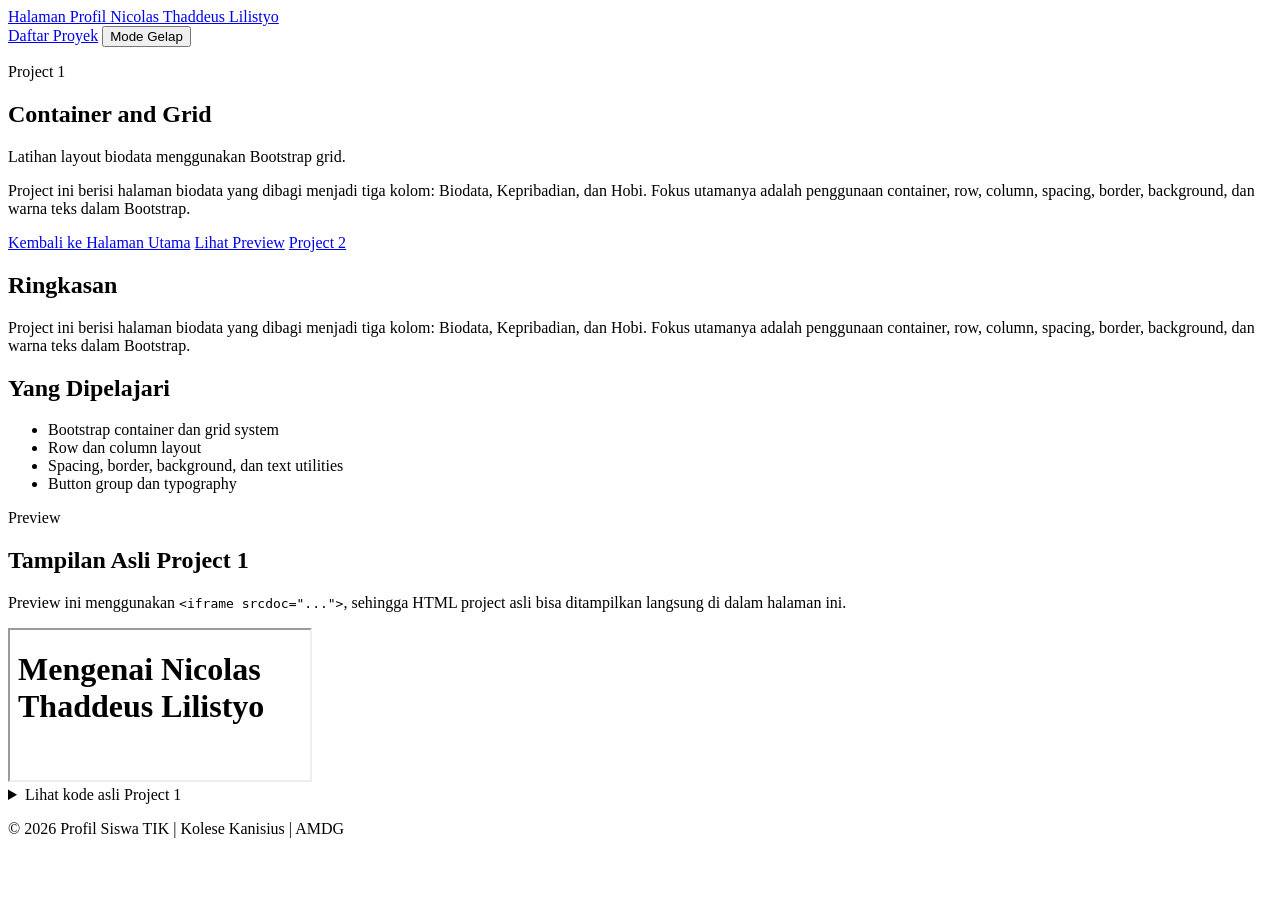
==== project1.html @ 97c906dd "Add files via upload" ====
<!DOCTYPE html>
<html lang="en">
<head>
  <meta charset="UTF-8">
  <meta name="viewport" content="width=device-width, initial-scale=1.0">
  <title>Project 1 | Container and Grid</title>
  <link rel="stylesheet" href="/css/project.css">
</head>
<body>
  <nav class="project-navbar">
    <a class="brand" href="index.html">Halaman Profil Nicolas Thaddeus Lilistyo</a>

    <div class="nav-actions">
      <a href="index.html#proyek" class="nav-link">Daftar Proyek</a>
      <button class="dark-mode" type="button">Mode Gelap</button>
    </div>
  </nav>

  <main>
    <section class="hero">
      <p class="eyebrow">Project 1</p>
      <h1>Container and Grid</h1>
      <p class="subtitle">Latihan layout biodata menggunakan Bootstrap grid.</p>
      <p class="hero-description">Project ini berisi halaman biodata yang dibagi menjadi tiga kolom: Biodata, Kepribadian, dan Hobi. Fokus utamanya adalah penggunaan container, row, column, spacing, border, background, dan warna teks dalam Bootstrap.</p>

      <div class="hero-buttons">
        <a href="index.html" class="btn btn-primary">Kembali ke Halaman Utama</a>
        <a href="#preview" class="btn btn-secondary">Lihat Preview</a>
        
        <a href="project2.html" class="btn btn-secondary">Project 2</a>
      </div>
    </section>

    <section class="info-grid">
      <article class="info-card">
        <h2>Ringkasan</h2>
        <p>Project ini berisi halaman biodata yang dibagi menjadi tiga kolom: Biodata, Kepribadian, dan Hobi. Fokus utamanya adalah penggunaan container, row, column, spacing, border, background, dan warna teks dalam Bootstrap.</p>
      </article>

      <article class="info-card">
        <h2>Yang Dipelajari</h2>
        <ul>
          <li>Bootstrap container dan grid system</li><li>Row dan column layout</li><li>Spacing, border, background, dan text utilities</li><li>Button group dan typography</li>
        </ul>
      </article>
    </section>

    <section id="preview" class="preview-section">
      <div class="section-heading">
        <p class="eyebrow">Preview</p>
        <h2>Tampilan Asli Project 1</h2>
        <p>
          Preview ini menggunakan <code>&lt;iframe srcdoc=&quot;...&quot;&gt;</code>,
          sehingga HTML project asli bisa ditampilkan langsung di dalam halaman ini.
        </p>
      </div>

      <div class="preview-frame">
        <iframe title="Preview Project 1" srcdoc="&lt;!DOCTYPE html&gt;
&lt;html lang=&quot;en&quot;&gt;
&lt;head&gt;
    &lt;meta charset=&quot;UTF-8&quot;&gt;
    &lt;meta name=&quot;viewport&quot; content=&quot;width=device-width, initial-scale=1.0&quot;&gt;
    &lt;title&gt;2.4 - Example Demo&lt;/title&gt;
    &lt;link href=&quot;https://cdn.jsdelivr.net/npm/bootstrap@5.3.8/dist/css/bootstrap.min.css&quot; rel=&quot;stylesheet&quot; integrity=&quot;sha384-sRIl4kxILFvY47J16cr9ZwB07vP4J8+LH7qKQnuqkuIAvNWLzeN8tE5YBujZqJLB&quot; crossorigin=&quot;anonymous&quot;&gt;
    &lt;script src=&quot;https://cdn.jsdelivr.net/npm/bootstrap@5.3.8/dist/js/bootstrap.bundle.min.js&quot; integrity=&quot;sha384-FKyoEForCGlyvwx9Hj09JcYn3nv7wiPVlz7YYwJrWVcXK/BmnVDxM+D2scQbITxI&quot; crossorigin=&quot;anonymous&quot;&gt;&lt;/script&gt;
&lt;/head&gt;
&lt;body&gt;
&lt;div class=&quot;container-fluid p-5&quot;&gt;
    &lt;h1 class=&quot;text-center&quot;&gt;&lt;b&gt;Mengenai Nicolas Thaddeus Lilistyo&lt;/b&gt;&lt;/h1&gt;
    &lt;br&gt;
    &lt;div class=&quot;row&quot;&gt;
        &lt;div class=&quot;col-sm-4 p-3 bg-dark text-warning border border-light border-2&quot;&gt;
            &lt;h3 class=&quot;text-center&quot;&gt;&lt;b&gt;Biodata&lt;/b&gt;&lt;/h3&gt;
            &lt;p&gt;&lt;b&gt;Nama:&lt;/b&gt;&lt;span class=&quot;text-white&quot;&gt; Nicolas Thaddeus Lilistyo&lt;/span&gt;&lt;/p&gt;
            &lt;p&gt;&lt;b&gt;Usia:&lt;/b&gt;&lt;span class=&quot;text-white&quot;&gt; 16&lt;/span&gt;&lt;/p&gt;
            &lt;p&gt;&lt;b&gt;Tempat dan Tanggal Lahir:&lt;/b&gt;&lt;span class=&quot;text-white&quot;&gt; Jakarta, 23 April 2009&lt;/span&gt;&lt;/p&gt;
            &lt;p&gt;&lt;b&gt;Jenis Kelamin:&lt;/b&gt;&lt;span class=&quot;text-white&quot;&gt; Laki-Laki&lt;/span&gt;&lt;/p&gt;
            &lt;p&gt;&lt;b&gt;Agama:&lt;/b&gt;&lt;span class=&quot;text-white&quot;&gt; Kristen Protestan&lt;/span&gt;&lt;/p&gt;
            &lt;p&gt;&lt;b&gt;Alamat:&lt;/b&gt;&lt;span class=&quot;text-white&quot;&gt; Apartemen Taman Rasuna&lt;/span&gt;&lt;/p&gt;
            &lt;p&gt;&lt;b&gt;Nomor HP:&lt;/b&gt;&lt;span class=&quot;text-white&quot;&gt; +62 811-953-863&lt;/span&gt;&lt;/p&gt;
            &lt;p&gt;&lt;b&gt;E-Mail:&lt;/b&gt;&lt;span class=&quot;text-white&quot;&gt; nicolas.lilistyo.website@gmail.com&lt;/span&gt;&lt;/p&gt;
            &lt;p&gt;&lt;b&gt;Sekolah:&lt;/b&gt;&lt;span class=&quot;text-white&quot;&gt; Kolese Kanisius Jakarta&lt;/span&gt;&lt;/p&gt;
        &lt;/div&gt;
        &lt;div class=&quot;col-sm-4 p-3 bg-dark text-white border border-light border-2&quot;&gt;
            &lt;h3 class=&quot;text-center&quot;&gt;&lt;b&gt;Kepribadian&lt;/b&gt;&lt;/h3&gt;
            &lt;p&gt;&lt;b class=&quot;text-success&quot;&gt;Nicolas Thaddeus Lilistyo&lt;/b&gt; merupakan seorang yang &lt;mark&gt;melankolis&lt;/mark&gt; &lt;span class=&quot;text-white-50 text-sm&quot;&gt;(analitis, perfeksionis, sensitif, cenderung introvert)&lt;/span&gt;. Biasanya, ia terlihat sangat tenang, lebih lagi seperti &lt;mark&gt;seorang pendiam&lt;/mark&gt;. Namun, ia dapat &lt;mark&gt;bergairah dalam melakukan apa yang ia sukai&lt;/mark&gt;. Ia juga &lt;mark&gt;sangat semangat dan fokus dalam pembelajaran&lt;/mark&gt; segala hal.&lt;/p&gt;
        &lt;/div&gt;
        &lt;div class=&quot;col-sm-4 p-3 bg-dark text-info border border-light border-2&quot;&gt;
            &lt;h3 class=&quot;text-center&quot;&gt;&lt;b&gt;Hobi&lt;/b&gt;&lt;/h3&gt;
            &lt;dl&gt;
                &lt;dd&gt;- Belajar &lt;span class=&quot;text-white&quot;&gt;Programming &amp; Machine Learning&lt;/span&gt;&lt;/dd&gt;
                &lt;dd&gt;- Belajar &lt;span class=&quot;text-white&quot;&gt;Matematika, Fisika, dan Kimia&lt;/span&gt;&lt;/dd&gt;
                &lt;dd&gt;- Menganalisis &lt;span class=&quot;text-white&quot;&gt;Kepribadian&lt;/span&gt;&lt;/dd&gt;
                &lt;dd&gt;- Menganalisis &lt;span class=&quot;text-white&quot;&gt;Data&lt;/span&gt;&lt;/dd&gt;
                &lt;dd&gt;- Membuat &lt;span class=&quot;text-white&quot;&gt;&lt;i&gt;Spreadsheet&lt;/i&gt; Data&lt;/span&gt;&lt;/dd&gt;
                &lt;dd&gt;- Membuat &lt;i class=&quot;text-white&quot;&gt;Design&lt;/i&gt;&lt;/dd&gt;
                &lt;dd&gt;- Bermain &lt;span class=&quot;text-white&quot;&gt;Gim Daring&lt;/span&gt;&lt;/dd&gt;
            &lt;/dl&gt;
        &lt;/div&gt;
    &lt;/div&gt;
    &lt;br&gt;
    &lt;div class=&quot;d-flex justify-content-center&quot;&gt;
        &lt;div class=&quot;btn-group btn-group-lg&quot;&gt;
            &lt;button type=&quot;button&quot; class=&quot;btn btn-primary&quot;&gt;Post&lt;/button&gt;
            &lt;button type=&quot;button&quot; class=&quot;btn btn-danger&quot;&gt;Like&lt;/button&gt;
            &lt;button type=&quot;button&quot; class=&quot;btn btn-outline-dark&quot;&gt;Back&lt;/button&gt;
        &lt;/div&gt;
    &lt;/div&gt;
&lt;/div&gt;
&lt;/body&gt;
&lt;/html&gt;"></iframe>
      </div>
    </section>

    <section class="code-section">
      <details>
        <summary>Lihat kode asli Project 1</summary>
        <pre><code>&lt;!DOCTYPE html&gt;
&lt;html lang=&quot;en&quot;&gt;
&lt;head&gt;
    &lt;meta charset=&quot;UTF-8&quot;&gt;
    &lt;meta name=&quot;viewport&quot; content=&quot;width=device-width, initial-scale=1.0&quot;&gt;
    &lt;title&gt;2.4 - Example Demo&lt;/title&gt;
    &lt;link href=&quot;https://cdn.jsdelivr.net/npm/bootstrap@5.3.8/dist/css/bootstrap.min.css&quot; rel=&quot;stylesheet&quot; integrity=&quot;sha384-sRIl4kxILFvY47J16cr9ZwB07vP4J8+LH7qKQnuqkuIAvNWLzeN8tE5YBujZqJLB&quot; crossorigin=&quot;anonymous&quot;&gt;
    &lt;script src=&quot;https://cdn.jsdelivr.net/npm/bootstrap@5.3.8/dist/js/bootstrap.bundle.min.js&quot; integrity=&quot;sha384-FKyoEForCGlyvwx9Hj09JcYn3nv7wiPVlz7YYwJrWVcXK/BmnVDxM+D2scQbITxI&quot; crossorigin=&quot;anonymous&quot;&gt;&lt;/script&gt;
&lt;/head&gt;
&lt;body&gt;
&lt;div class=&quot;container-fluid p-5&quot;&gt;
    &lt;h1 class=&quot;text-center&quot;&gt;&lt;b&gt;Mengenai Nicolas Thaddeus Lilistyo&lt;/b&gt;&lt;/h1&gt;
    &lt;br&gt;
    &lt;div class=&quot;row&quot;&gt;
        &lt;div class=&quot;col-sm-4 p-3 bg-dark text-warning border border-light border-2&quot;&gt;
            &lt;h3 class=&quot;text-center&quot;&gt;&lt;b&gt;Biodata&lt;/b&gt;&lt;/h3&gt;
            &lt;p&gt;&lt;b&gt;Nama:&lt;/b&gt;&lt;span class=&quot;text-white&quot;&gt; Nicolas Thaddeus Lilistyo&lt;/span&gt;&lt;/p&gt;
            &lt;p&gt;&lt;b&gt;Usia:&lt;/b&gt;&lt;span class=&quot;text-white&quot;&gt; 16&lt;/span&gt;&lt;/p&gt;
            &lt;p&gt;&lt;b&gt;Tempat dan Tanggal Lahir:&lt;/b&gt;&lt;span class=&quot;text-white&quot;&gt; Jakarta, 23 April 2009&lt;/span&gt;&lt;/p&gt;
            &lt;p&gt;&lt;b&gt;Jenis Kelamin:&lt;/b&gt;&lt;span class=&quot;text-white&quot;&gt; Laki-Laki&lt;/span&gt;&lt;/p&gt;
            &lt;p&gt;&lt;b&gt;Agama:&lt;/b&gt;&lt;span class=&quot;text-white&quot;&gt; Kristen Protestan&lt;/span&gt;&lt;/p&gt;
            &lt;p&gt;&lt;b&gt;Alamat:&lt;/b&gt;&lt;span class=&quot;text-white&quot;&gt; Apartemen Taman Rasuna&lt;/span&gt;&lt;/p&gt;
            &lt;p&gt;&lt;b&gt;Nomor HP:&lt;/b&gt;&lt;span class=&quot;text-white&quot;&gt; +62 811-953-863&lt;/span&gt;&lt;/p&gt;
            &lt;p&gt;&lt;b&gt;E-Mail:&lt;/b&gt;&lt;span class=&quot;text-white&quot;&gt; nicolas.lilistyo.website@gmail.com&lt;/span&gt;&lt;/p&gt;
            &lt;p&gt;&lt;b&gt;Sekolah:&lt;/b&gt;&lt;span class=&quot;text-white&quot;&gt; Kolese Kanisius Jakarta&lt;/span&gt;&lt;/p&gt;
        &lt;/div&gt;
        &lt;div class=&quot;col-sm-4 p-3 bg-dark text-white border border-light border-2&quot;&gt;
            &lt;h3 class=&quot;text-center&quot;&gt;&lt;b&gt;Kepribadian&lt;/b&gt;&lt;/h3&gt;
            &lt;p&gt;&lt;b class=&quot;text-success&quot;&gt;Nicolas Thaddeus Lilistyo&lt;/b&gt; merupakan seorang yang &lt;mark&gt;melankolis&lt;/mark&gt; &lt;span class=&quot;text-white-50 text-sm&quot;&gt;(analitis, perfeksionis, sensitif, cenderung introvert)&lt;/span&gt;. Biasanya, ia terlihat sangat tenang, lebih lagi seperti &lt;mark&gt;seorang pendiam&lt;/mark&gt;. Namun, ia dapat &lt;mark&gt;bergairah dalam melakukan apa yang ia sukai&lt;/mark&gt;. Ia juga &lt;mark&gt;sangat semangat dan fokus dalam pembelajaran&lt;/mark&gt; segala hal.&lt;/p&gt;
        &lt;/div&gt;
        &lt;div class=&quot;col-sm-4 p-3 bg-dark text-info border border-light border-2&quot;&gt;
            &lt;h3 class=&quot;text-center&quot;&gt;&lt;b&gt;Hobi&lt;/b&gt;&lt;/h3&gt;
            &lt;dl&gt;
                &lt;dd&gt;- Belajar &lt;span class=&quot;text-white&quot;&gt;Programming &amp; Machine Learning&lt;/span&gt;&lt;/dd&gt;
                &lt;dd&gt;- Belajar &lt;span class=&quot;text-white&quot;&gt;Matematika, Fisika, dan Kimia&lt;/span&gt;&lt;/dd&gt;
                &lt;dd&gt;- Menganalisis &lt;span class=&quot;text-white&quot;&gt;Kepribadian&lt;/span&gt;&lt;/dd&gt;
                &lt;dd&gt;- Menganalisis &lt;span class=&quot;text-white&quot;&gt;Data&lt;/span&gt;&lt;/dd&gt;
                &lt;dd&gt;- Membuat &lt;span class=&quot;text-white&quot;&gt;&lt;i&gt;Spreadsheet&lt;/i&gt; Data&lt;/span&gt;&lt;/dd&gt;
                &lt;dd&gt;- Membuat &lt;i class=&quot;text-white&quot;&gt;Design&lt;/i&gt;&lt;/dd&gt;
                &lt;dd&gt;- Bermain &lt;span class=&quot;text-white&quot;&gt;Gim Daring&lt;/span&gt;&lt;/dd&gt;
            &lt;/dl&gt;
        &lt;/div&gt;
    &lt;/div&gt;
    &lt;br&gt;
    &lt;div class=&quot;d-flex justify-content-center&quot;&gt;
        &lt;div class=&quot;btn-group btn-group-lg&quot;&gt;
            &lt;button type=&quot;button&quot; class=&quot;btn btn-primary&quot;&gt;Post&lt;/button&gt;
            &lt;button type=&quot;button&quot; class=&quot;btn btn-danger&quot;&gt;Like&lt;/button&gt;
            &lt;button type=&quot;button&quot; class=&quot;btn btn-outline-dark&quot;&gt;Back&lt;/button&gt;
        &lt;/div&gt;
    &lt;/div&gt;
&lt;/div&gt;
&lt;/body&gt;
&lt;/html&gt;</code></pre>
      </details>
    </section>
  </main>

  <footer>
    <p>© 2026 Profil Siswa TIK | Kolese Kanisius | AMDG</p>
  </footer>

  <script src="/js/script.js"></script>
</body>
</html>
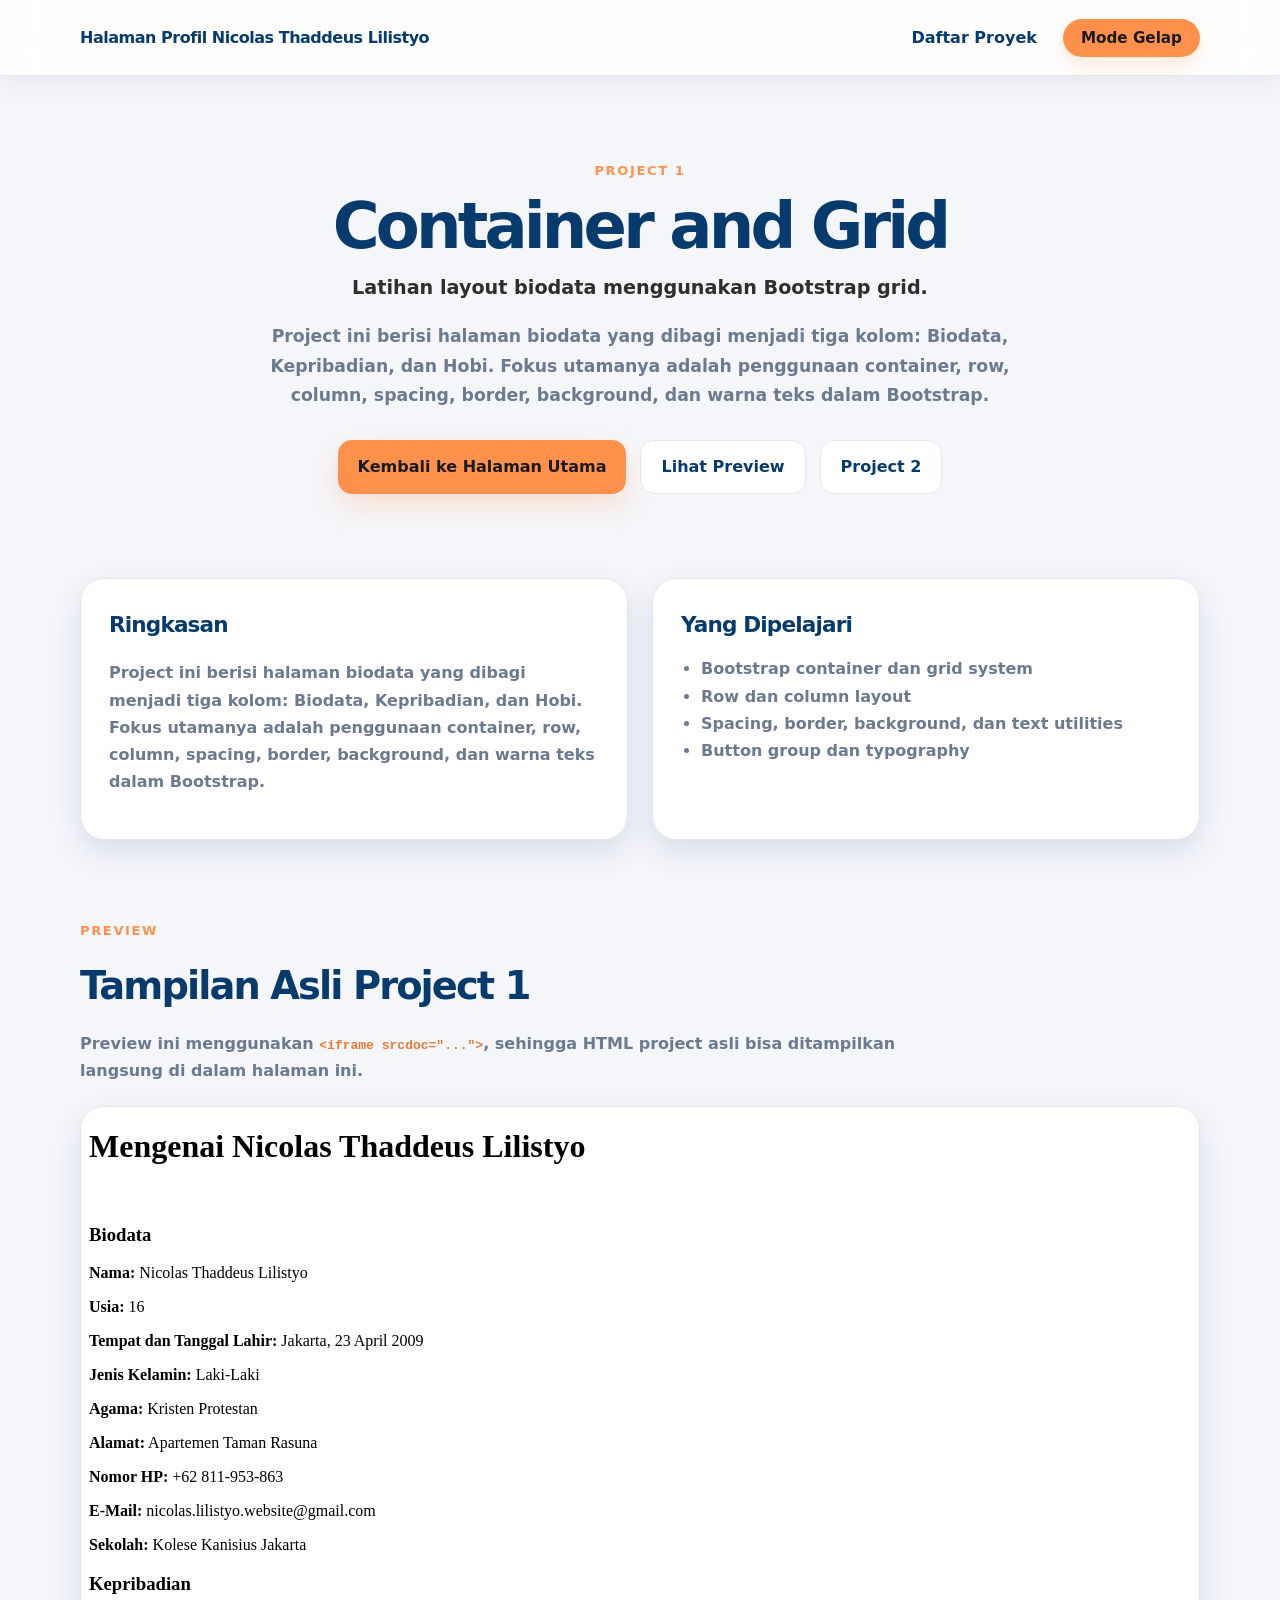
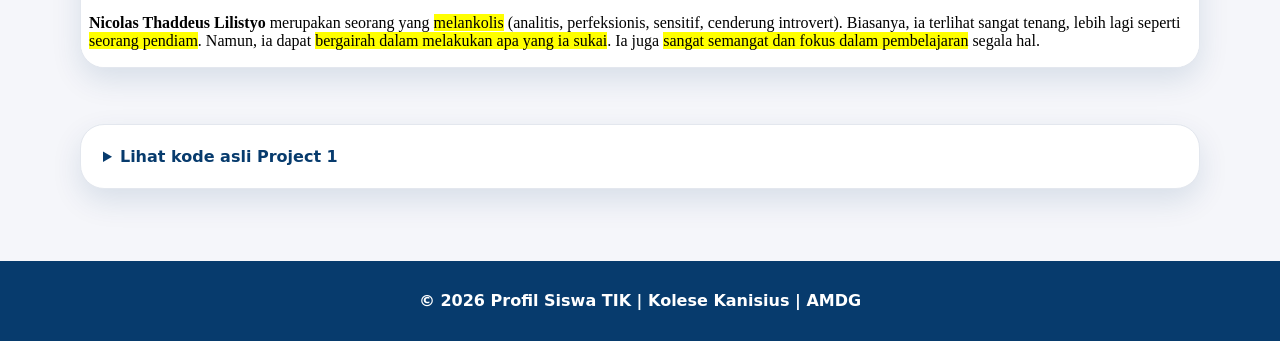
==== commit 13e9f9ce: "Update project1.html" ====
--- a/project1.html
+++ b/project1.html
@@ -4,7 +4,7 @@
   <meta charset="UTF-8">
   <meta name="viewport" content="width=device-width, initial-scale=1.0">
   <title>Project 1 | Container and Grid</title>
-  <link rel="stylesheet" href="/css/project.css">
+  <link rel="stylesheet" href="project.css">
 </head>
 <body>
   <nav class="project-navbar">
@@ -178,6 +178,6 @@
     <p>© 2026 Profil Siswa TIK | Kolese Kanisius | AMDG</p>
   </footer>
 
-  <script src="/js/script.js"></script>
+  <script src="script.js"></script>
 </body>
 </html>
--- a/project.css
+++ b/project.css
@@ -0,0 +1,512 @@
+@import url("https://fonts.googleapis.com/css2?family=Plus+Jakarta+Sans:wght@400;500;600;700;800;900&display=swap");
+
+:root {
+  --primary: #FF914D;
+  --primary-dark: #E97932;
+  --primary-soft: #FFF3E8;
+
+  --bg: #F5F6FA;
+  --card-bg: #FFFFFF;
+  --text: #2E2E2E;
+  --muted: #6B7A8F;
+  --border: #E3E7EE;
+
+  --accent: #073B6D;
+  --shadow-soft: 0 12px 30px rgba(7, 59, 109, 0.12);
+  --shadow-hover: 0 18px 45px rgba(255, 145, 77, 0.24);
+
+  --radius-lg: 24px;
+  --container-width: 1120px;
+}
+
+* {
+  box-sizing: border-box;
+}
+
+html {
+  scroll-behavior: smooth;
+}
+
+body {
+  margin: 0;
+  background: var(--bg);
+  color: var(--text);
+  font-family: "Plus Jakarta Sans", system-ui, -apple-system, BlinkMacSystemFont, "Segoe UI", sans-serif;
+  line-height: 1.7;
+}
+
+.project-navbar {
+  position: sticky;
+  top: 0;
+  z-index: 100;
+
+  display: flex;
+  justify-content: space-between;
+  align-items: center;
+  gap: 20px;
+
+  padding: 16px max(24px, calc((100% - var(--container-width)) / 2));
+
+  background: rgba(255, 255, 255, 0.9);
+  backdrop-filter: blur(16px);
+  border-bottom: 1px solid var(--border);
+  box-shadow: 0 8px 24px rgba(7, 59, 109, 0.06);
+}
+
+.brand {
+  color: var(--accent);
+  font-weight: 900;
+  text-decoration: none;
+  letter-spacing: -0.03em;
+}
+
+.brand:hover {
+  color: var(--primary);
+}
+
+.nav-actions {
+  display: flex;
+  align-items: center;
+  gap: 14px;
+}
+
+.nav-link {
+  color: var(--accent);
+  font-weight: 800;
+  text-decoration: none;
+  padding: 8px 12px;
+  border-radius: 999px;
+  transition:
+    color 0.25s ease,
+    background-color 0.25s ease,
+    transform 0.25s ease;
+}
+
+.nav-link:hover {
+  color: var(--primary);
+  background: var(--primary-soft);
+  transform: translateY(-1px);
+}
+
+.project-navbar .dark-mode {
+  border: none;
+  outline: none;
+
+  padding: 10px 18px;
+  border-radius: 999px;
+
+  background: var(--primary);
+  color: #1A1A1A;
+
+  font-family: inherit;
+  font-size: 0.95rem;
+  font-weight: 900;
+
+  cursor: pointer;
+
+  box-shadow: 0 8px 20px rgba(255, 145, 77, 0.22);
+
+  transition:
+    transform 0.25s ease,
+    background-color 0.25s ease,
+    box-shadow 0.25s ease;
+}
+
+.project-navbar .dark-mode:hover {
+  background: #FFB27A;
+  transform: translateY(-2px);
+  box-shadow: 0 12px 26px rgba(255, 145, 77, 0.32);
+}
+
+.project-navbar .dark-mode:active {
+  transform: translateY(0);
+  box-shadow: 0 6px 14px rgba(255, 145, 77, 0.24);
+}
+
+.project-navbar .dark-mode:focus-visible {
+  box-shadow:
+    0 0 0 4px rgba(255, 145, 77, 0.25),
+    0 8px 20px rgba(255, 145, 77, 0.22);
+}
+
+main {
+  width: min(var(--container-width), calc(100% - 48px));
+  margin: 0 auto;
+}
+
+section {
+  scroll-margin-top: 90px;
+}
+
+.hero {
+  padding: 84px 0 52px;
+  text-align: center;
+  animation: fadeUp 0.7s ease both;
+}
+
+.eyebrow {
+  margin: 0 0 10px;
+  color: var(--primary);
+  font-weight: 900;
+  text-transform: uppercase;
+  letter-spacing: 0.12em;
+  font-size: 0.82rem;
+}
+
+.hero h1 {
+  margin: 0;
+  color: var(--accent);
+  font-size: clamp(2.4rem, 5vw, 4.5rem);
+  font-weight: 900;
+  letter-spacing: -0.06em;
+  line-height: 1.05;
+}
+
+.subtitle {
+  margin: 12px 0 0;
+  color: var(--text);
+  font-size: 1.2rem;
+  font-weight: 800;
+}
+
+.hero-description {
+  max-width: 810px;
+  margin: 18px auto 0;
+  color: var(--muted);
+  font-size: 1.08rem;
+  font-weight: 600;
+}
+
+.hero-buttons {
+  display: flex;
+  justify-content: center;
+  flex-wrap: wrap;
+  gap: 14px;
+  margin-top: 30px;
+}
+
+.btn {
+  display: inline-flex;
+  align-items: center;
+  justify-content: center;
+
+  padding: 12px 20px;
+  border-radius: 14px;
+
+  font-weight: 900;
+  text-decoration: none;
+
+  transition:
+    transform 0.25s ease,
+    box-shadow 0.25s ease,
+    background-color 0.25s ease;
+}
+
+.btn:hover {
+  transform: translateY(-2px);
+}
+
+.btn-primary {
+  background: var(--primary);
+  color: #1A1A1A;
+  box-shadow: 0 12px 28px rgba(255, 145, 77, 0.22);
+}
+
+.btn-primary:hover {
+  background: #FFB27A;
+  color: #1A1A1A;
+}
+
+.btn-secondary {
+  background: var(--card-bg);
+  color: var(--accent);
+  border: 1px solid var(--border);
+}
+
+.btn-secondary:hover {
+  box-shadow: var(--shadow-soft);
+}
+
+.info-grid {
+  display: grid;
+  grid-template-columns: repeat(2, 1fr);
+  gap: 24px;
+  padding: 32px 0 56px;
+}
+
+.info-card {
+  background: var(--card-bg);
+  border: 1px solid var(--border);
+  border-radius: var(--radius-lg);
+  padding: 28px;
+  box-shadow: var(--shadow-soft);
+
+  transition:
+    transform 0.3s ease,
+    box-shadow 0.3s ease,
+    border-color 0.3s ease;
+}
+
+.info-card:hover {
+  transform: translateY(-6px);
+  border-color: rgba(255, 145, 77, 0.55);
+  box-shadow: var(--shadow-hover);
+}
+
+.info-card h2 {
+  margin: 0 0 12px;
+  color: var(--accent);
+  font-size: 1.35rem;
+  font-weight: 900;
+  letter-spacing: -0.04em;
+}
+
+.info-card p,
+.info-card li {
+  color: var(--muted);
+  font-weight: 600;
+}
+
+.info-card ul {
+  margin: 0;
+  padding-left: 20px;
+}
+
+.preview-section {
+  padding: 24px 0 56px;
+}
+
+.section-heading {
+  margin-bottom: 22px;
+}
+
+.section-heading h2 {
+  margin: 0;
+  color: var(--accent);
+  font-size: clamp(1.8rem, 3vw, 2.6rem);
+  font-weight: 900;
+  letter-spacing: -0.05em;
+}
+
+.section-heading p:last-child {
+  max-width: 820px;
+  margin: 12px 0 0;
+  color: var(--muted);
+  font-weight: 600;
+}
+
+code {
+  color: var(--primary-dark);
+  font-weight: 800;
+}
+
+.preview-frame {
+  overflow: hidden;
+  background: var(--card-bg);
+  border: 1px solid var(--border);
+  border-radius: var(--radius-lg);
+  box-shadow: var(--shadow-soft);
+}
+
+.preview-frame iframe {
+  display: block;
+  width: 100%;
+  height: 560px;
+  border: 0;
+  background: #fff;
+}
+
+.code-section {
+  padding: 0 0 72px;
+}
+
+details {
+  background: var(--card-bg);
+  border: 1px solid var(--border);
+  border-radius: var(--radius-lg);
+  box-shadow: var(--shadow-soft);
+  overflow: hidden;
+}
+
+summary {
+  padding: 18px 22px;
+  color: var(--accent);
+  font-weight: 900;
+  cursor: pointer;
+}
+
+pre {
+  max-height: 520px;
+  margin: 0;
+  padding: 22px;
+  overflow: auto;
+
+  background: #111827;
+  color: #F9FAFB;
+
+  font-size: 0.9rem;
+  line-height: 1.6;
+}
+
+footer {
+  padding: 26px 24px;
+  text-align: center;
+  background: var(--accent);
+  color: #fff;
+}
+
+footer p {
+  margin: 0;
+  font-weight: 750;
+}
+
+body.dark-mode {
+  --bg: #0B1F1A;
+  --card-bg: #102A23;
+  --text: #F5F5F5;
+  --muted: #B8C7BF;
+  --border: #24463A;
+
+  --accent: #F5F5F5;
+  --primary-soft: rgba(255, 145, 77, 0.14);
+
+  --shadow-soft: 0 12px 32px rgba(0, 0, 0, 0.38);
+  --shadow-hover: 0 18px 45px rgba(255, 145, 77, 0.2);
+}
+
+body.dark-mode .project-navbar {
+  background: rgba(11, 31, 26, 0.9);
+  border-bottom-color: rgba(36, 70, 58, 0.9);
+  box-shadow: 0 8px 24px rgba(0, 0, 0, 0.28);
+}
+
+body.dark-mode .brand,
+body.dark-mode .nav-link,
+body.dark-mode summary {
+  color: #F5F5F5;
+}
+
+body.dark-mode .brand:hover,
+body.dark-mode .nav-link:hover {
+  color: var(--primary);
+  background: rgba(255, 145, 77, 0.12);
+}
+
+body.dark-mode .project-navbar .dark-mode {
+  background: var(--primary);
+  color: #0B1F1A;
+}
+
+body.dark-mode .project-navbar .dark-mode:hover {
+  background: #FFB27A;
+  color: #0B1F1A;
+}
+
+body.dark-mode .btn-primary {
+  background: var(--primary);
+  color: #0B1F1A;
+}
+
+body.dark-mode .btn-primary:hover {
+  background: #FFB27A;
+  color: #0B1F1A;
+}
+
+body.dark-mode .btn-secondary {
+  background: #102A23;
+  color: #F5F5F5;
+  border-color: var(--border);
+}
+
+body.dark-mode .btn-secondary:hover {
+  background: #14382E;
+}
+
+body.dark-mode .preview-frame iframe {
+  background: #fff;
+}
+
+body.dark-mode footer {
+  background: #081A16;
+  color: #F5F5F5;
+  border-top: 1px solid var(--border);
+}
+
+@keyframes fadeUp {
+  from {
+    opacity: 0;
+    transform: translateY(24px);
+  }
+
+  to {
+    opacity: 1;
+    transform: translateY(0);
+  }
+}
+
+@media (max-width: 800px) {
+  .project-navbar {
+    align-items: flex-start;
+    flex-direction: column;
+    padding: 16px 20px;
+  }
+
+  .nav-actions {
+    width: 100%;
+    justify-content: space-between;
+  }
+
+  main {
+    width: calc(100% - 32px);
+  }
+
+  .hero {
+    padding-top: 58px;
+  }
+
+  .info-grid {
+    grid-template-columns: 1fr;
+  }
+
+  .preview-frame iframe {
+    height: 480px;
+  }
+}
+
+@media (max-width: 520px) {
+  .nav-actions {
+    align-items: stretch;
+    flex-direction: column;
+  }
+
+  .nav-link,
+  .dark-mode {
+    width: 100%;
+    text-align: center;
+  }
+
+  .hero-buttons {
+    flex-direction: column;
+  }
+
+  .btn {
+    width: 100%;
+  }
+
+  .preview-frame iframe {
+    height: 420px;
+  }
+}
+
+@media (prefers-reduced-motion: reduce) {
+  html {
+    scroll-behavior: auto;
+  }
+
+  *,
+  *::before,
+  *::after {
+    animation: none !important;
+    transition: none !important;
+  }
+}
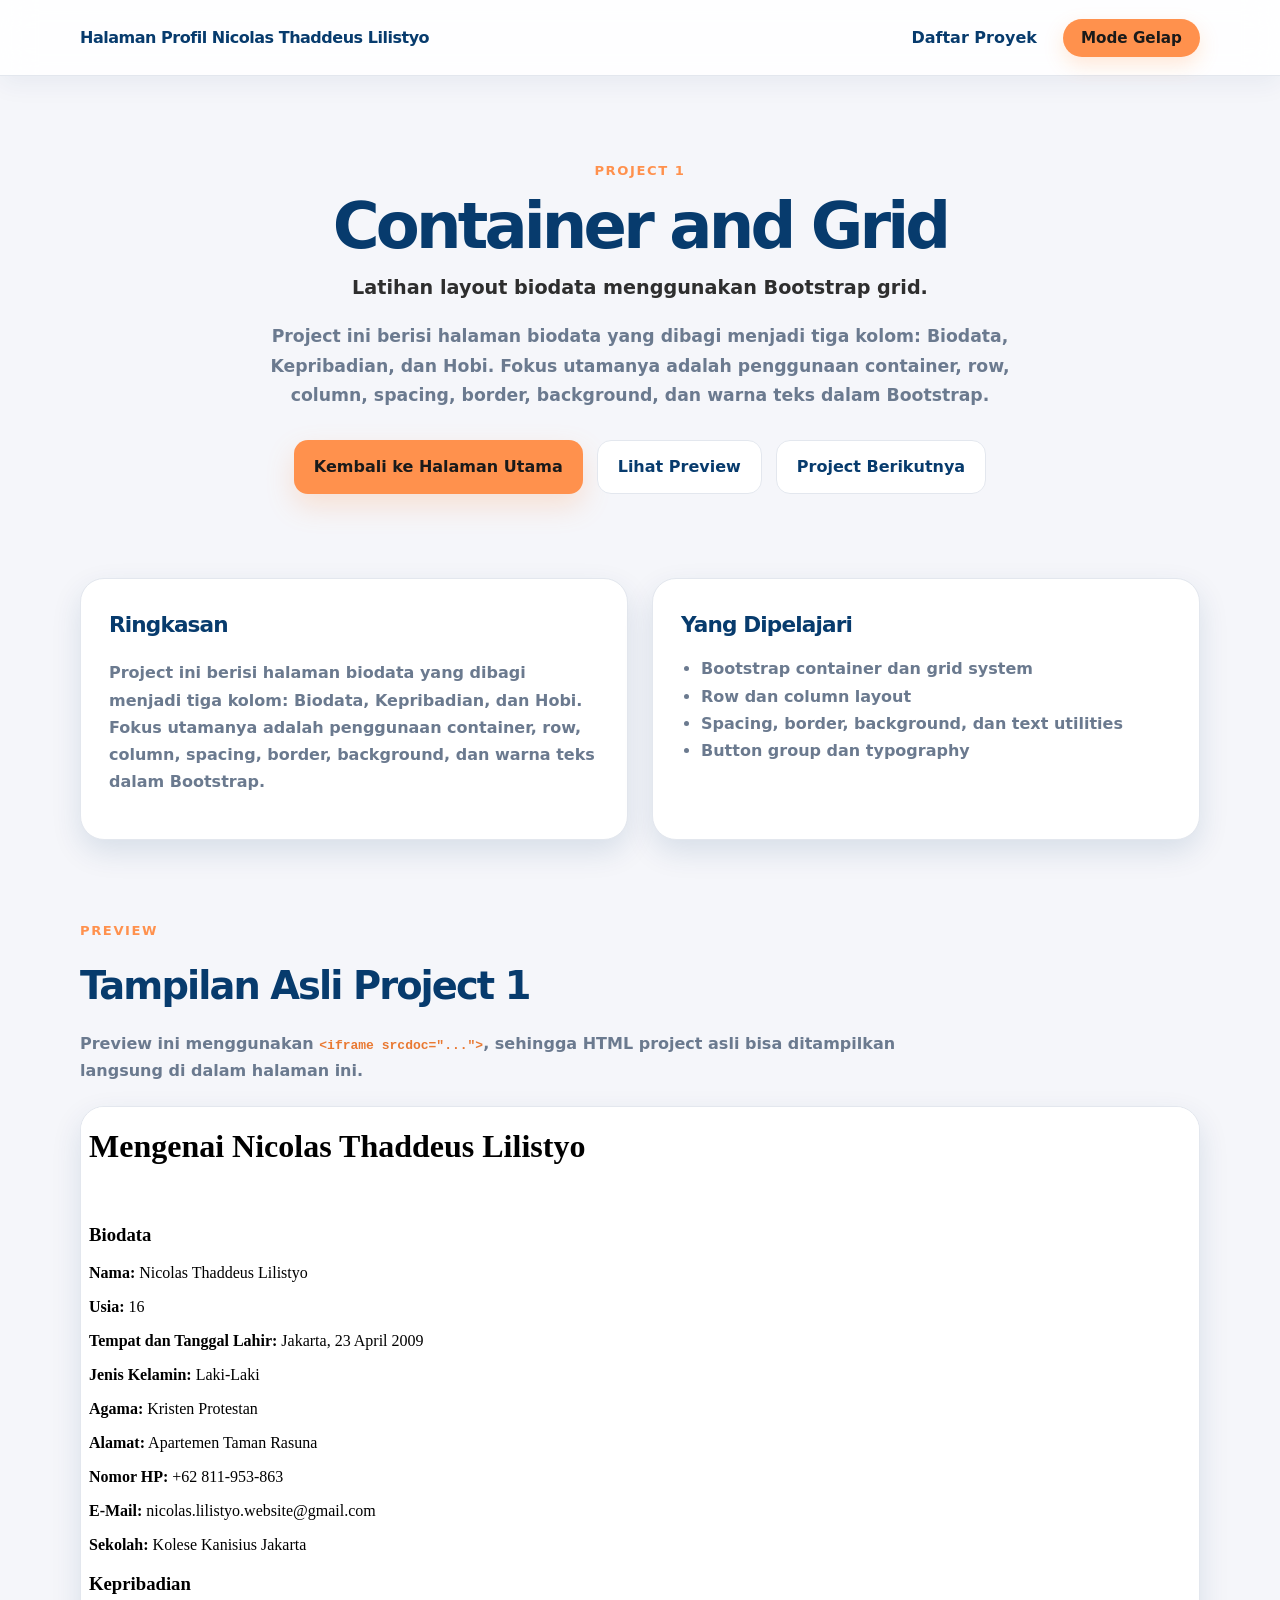
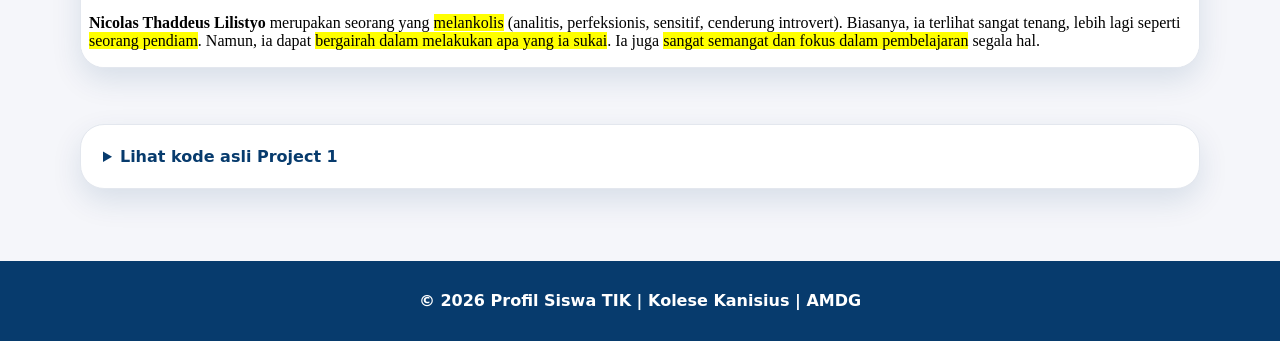
==== commit 228b6739: "Update project1.html" ====
--- a/project1.html
+++ b/project1.html
@@ -27,7 +27,7 @@
         <a href="index.html" class="btn btn-primary">Kembali ke Halaman Utama</a>
         <a href="#preview" class="btn btn-secondary">Lihat Preview</a>
         
-        <a href="project2.html" class="btn btn-secondary">Project 2</a>
+        <a href="project2.html" class="btn btn-secondary">Project Berikutnya</a>
       </div>
     </section>
 
